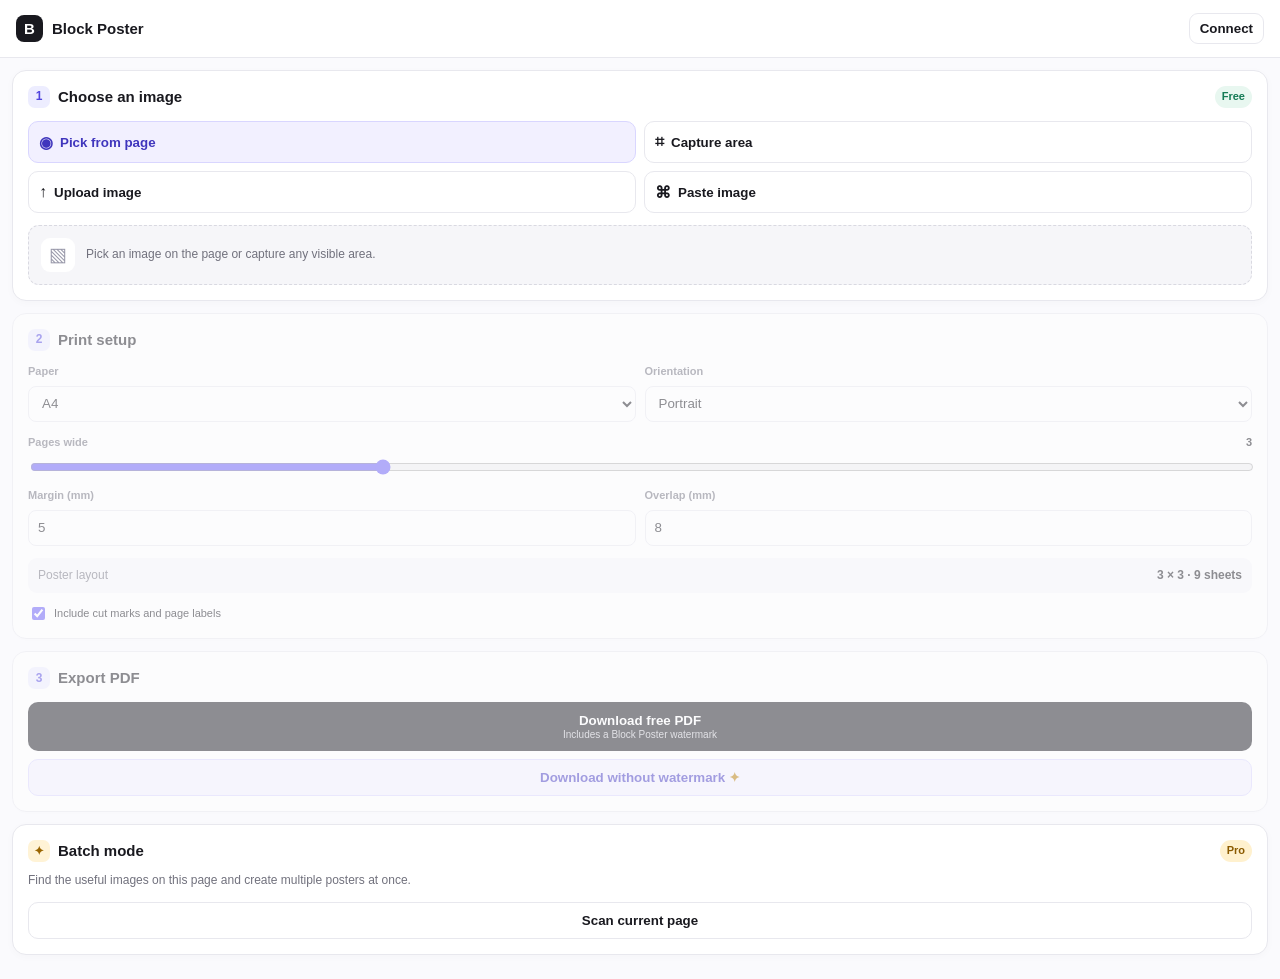
==== sidepanel.html @ 2d01bf02 "Initial Block Poster Chrome extension" ====
<!doctype html>
<html lang="en">
  <head>
    <meta charset="UTF-8" />
    <meta name="viewport" content="width=device-width, initial-scale=1" />
    <title>Block Poster</title>
    <link rel="stylesheet" href="sidepanel.css" />
  </head>
  <body>
    <header class="topbar">
      <div class="brand">
        <span class="brand-mark">B</span><span>Block Poster</span>
      </div>
      <div class="account-area">
        <button id="accountButton" class="account-button" type="button">
          Connect
        </button>
        <div id="accountMenu" class="account-menu hidden">
          <button id="refreshAccountButton" type="button">
            Refresh membership
          </button>
          <button id="disconnectButton" class="danger" type="button">
            Disconnect account
          </button>
        </div>
      </div>
    </header>

    <main>
      <section id="sourceSection" class="section">
        <div class="section-heading">
          <div>
            <span class="step">1</span>
            <h1>Choose an image</h1>
          </div>
          <span class="free-badge">Free</span>
        </div>
        <div class="action-grid">
          <button
            id="pickImageButton"
            class="source-button primary"
            type="button"
          >
            <span>◉</span>Pick from page
          </button>
          <button id="captureButton" class="source-button" type="button">
            <span>⌗</span>Capture area
          </button>
          <button id="uploadButton" class="source-button" type="button">
            <span>↑</span>Upload image
          </button>
          <button id="pasteButton" class="source-button" type="button">
            <span>⌘</span>Paste image
          </button>
        </div>
        <input
          id="fileInput"
          type="file"
          accept="image/png,image/jpeg,image/webp,image/gif"
          hidden
        />

        <div id="emptyState" class="empty-state">
          <div class="empty-icon">▧</div>
          <p>Pick an image on the page or capture any visible area.</p>
        </div>
        <div id="previewCard" class="preview-card hidden">
          <img id="sourcePreview" alt="Selected poster source" />
          <div class="preview-meta">
            <div>
              <strong id="sourceName">Selected image</strong
              ><span id="sourceSize"></span>
            </div>
            <button id="clearButton" type="button" aria-label="Remove image">
              ×
            </button>
          </div>
        </div>
      </section>

      <section id="settingsSection" class="section disabled-section">
        <div class="section-heading">
          <div>
            <span class="step">2</span>
            <h2>Print setup</h2>
          </div>
        </div>
        <div class="field-row">
          <label
            >Paper<select id="paperSelect">
              <option value="a4">A4</option>
              <option value="letter">US Letter</option>
              <option value="a3">A3</option>
              <option value="legal">Legal</option>
              <option value="tabloid">Tabloid</option>
              <option value="a2">A2</option>
            </select></label
          >
          <label
            >Orientation<select id="orientationSelect">
              <option value="portrait">Portrait</option>
              <option value="landscape">Landscape</option>
            </select></label
          >
        </div>
        <label class="range-label"
          ><span>Pages wide <strong id="pagesWideValue">3</strong></span
          ><input id="pagesWideInput" type="range" min="1" max="8" value="3"
        /></label>
        <div class="field-row compact">
          <label
            >Margin (mm)<input
              id="marginInput"
              type="number"
              min="0"
              max="30"
              value="5"
          /></label>
          <label
            >Overlap (mm)<input
              id="overlapInput"
              type="number"
              min="0"
              max="30"
              value="8"
          /></label>
        </div>
        <div class="summary">
          <span>Poster layout</span
          ><strong id="layoutSummary">3 × 3 · 9 sheets</strong>
        </div>
        <label class="check-row"
          ><input id="cutMarksInput" type="checkbox" checked /><span
            >Include cut marks and page labels</span
          ></label
        >
      </section>

      <section id="exportSection" class="section disabled-section">
        <div class="section-heading">
          <div>
            <span class="step">3</span>
            <h2>Export PDF</h2>
          </div>
        </div>
        <button id="freeExportButton" class="export-button" type="button">
          Download free PDF<span>Includes a Block Poster watermark</span>
        </button>
        <button id="cleanExportButton" class="clean-button" type="button">
          Download without watermark <span>✦</span>
        </button>
      </section>

      <section class="section batch-section">
        <div class="section-heading">
          <div>
            <span class="step premium">✦</span>
            <h2>Batch mode</h2>
          </div>
          <span class="pro-badge">Pro</span>
        </div>
        <p class="section-copy">
          Find the useful images on this page and create multiple posters at
          once.
        </p>
        <button id="scanButton" class="scan-button" type="button">
          Scan current page
        </button>
        <div id="scanResults" class="scan-results hidden"></div>
      </section>
    </main>

    <div id="toast" class="toast hidden" role="status"></div>
    <script src="sidepanel.js"></script>
  </body>
</html>
---- sidepanel.css ----
:root {
  color-scheme: light;
  --ink: #19191f;
  --muted: #71717d;
  --line: #e8e8ee;
  --paper: #fff;
  --soft: #f6f6f9;
  --accent: #6558f5;
  --accent-dark: #5145df;
  --green: #147b55;
}
* {
  box-sizing: border-box;
}
body {
  margin: 0;
  background: #fafafd;
  color: var(--ink);
  font:
    14px/1.45 Inter,
    -apple-system,
    BlinkMacSystemFont,
    "Segoe UI",
    sans-serif;
}
.topbar {
  position: sticky;
  top: 0;
  z-index: 5;
  display: flex;
  align-items: center;
  justify-content: space-between;
  height: 58px;
  padding: 0 16px;
  background: rgba(255, 255, 255, 0.96);
  border-bottom: 1px solid var(--line);
  backdrop-filter: blur(14px);
}
.brand {
  display: flex;
  align-items: center;
  gap: 9px;
  font-weight: 750;
  font-size: 15px;
}
.brand-mark {
  display: grid;
  place-items: center;
  width: 27px;
  height: 27px;
  border-radius: 8px;
  background: var(--ink);
  color: #fff;
  font-weight: 800;
}
.account-button {
  border: 1px solid var(--line);
  border-radius: 9px;
  background: #fff;
  padding: 7px 10px;
  color: var(--ink);
  font-weight: 650;
  cursor: pointer;
}
.account-area {
  position: relative;
}
.account-menu {
  position: absolute;
  top: calc(100% + 8px);
  right: 0;
  width: 170px;
  padding: 5px;
  border: 1px solid var(--line);
  border-radius: 10px;
  background: #fff;
  box-shadow: 0 12px 30px rgba(20, 20, 30, 0.14);
}
.account-menu button {
  width: 100%;
  padding: 8px 9px;
  border: 0;
  border-radius: 7px;
  background: transparent;
  color: var(--ink);
  font: 600 12px inherit;
  text-align: left;
  cursor: pointer;
}
.account-menu button:hover {
  background: var(--soft);
}
.account-menu button.danger {
  color: #a52c37;
}
main {
  padding: 12px;
}
.section {
  margin-bottom: 12px;
  padding: 15px;
  border: 1px solid var(--line);
  border-radius: 14px;
  background: var(--paper);
  box-shadow: 0 2px 8px rgba(20, 20, 30, 0.025);
}
.section-heading {
  display: flex;
  align-items: center;
  justify-content: space-between;
  margin-bottom: 13px;
}
.section-heading > div {
  display: flex;
  align-items: center;
  gap: 8px;
}
.section-heading h1,
.section-heading h2 {
  margin: 0;
  font-size: 15px;
  line-height: 1.2;
}
.step {
  display: grid;
  place-items: center;
  width: 22px;
  height: 22px;
  border-radius: 7px;
  background: #ededff;
  color: var(--accent-dark);
  font-size: 12px;
  font-weight: 800;
}
.step.premium {
  background: #fff3d6;
  color: #9a6500;
}
.free-badge,
.pro-badge {
  padding: 3px 7px;
  border-radius: 999px;
  font-size: 11px;
  font-weight: 750;
}
.free-badge {
  background: #e8f7f0;
  color: var(--green);
}
.pro-badge {
  background: #fff1ce;
  color: #8b5b00;
}
.action-grid {
  display: grid;
  grid-template-columns: 1fr 1fr;
  gap: 8px;
}
.source-button {
  display: flex;
  align-items: center;
  gap: 7px;
  min-height: 42px;
  padding: 9px 10px;
  border: 1px solid var(--line);
  border-radius: 10px;
  background: #fff;
  color: var(--ink);
  font-weight: 650;
  cursor: pointer;
  text-align: left;
}
.source-button:hover {
  border-color: #c9c5ff;
  background: #faf9ff;
}
.source-button.primary {
  border-color: #d9d6ff;
  background: #f2f0ff;
  color: #4036bd;
}
.source-button span {
  font-size: 16px;
}
.empty-state {
  display: flex;
  align-items: center;
  gap: 11px;
  margin-top: 12px;
  padding: 12px;
  border: 1px dashed #d9d9e1;
  border-radius: 11px;
  background: var(--soft);
  color: var(--muted);
}
.empty-state p {
  margin: 0;
  font-size: 12px;
}
.empty-icon {
  display: grid;
  place-items: center;
  min-width: 34px;
  height: 34px;
  border-radius: 9px;
  background: #fff;
  color: #9999aa;
  font-size: 19px;
}
.preview-card {
  margin-top: 12px;
  overflow: hidden;
  border: 1px solid var(--line);
  border-radius: 11px;
  background: var(--soft);
}
.preview-card img {
  display: block;
  width: 100%;
  max-height: 220px;
  object-fit: contain;
  background: repeating-conic-gradient(#eee 0 25%, #fff 0 50%) 50%/14px 14px;
}
.preview-meta {
  display: flex;
  align-items: center;
  justify-content: space-between;
  padding: 9px 10px;
  background: #fff;
}
.preview-meta > div {
  min-width: 0;
  display: flex;
  flex-direction: column;
}
.preview-meta strong {
  overflow: hidden;
  text-overflow: ellipsis;
  white-space: nowrap;
  font-size: 12px;
}
.preview-meta span {
  color: var(--muted);
  font-size: 11px;
}
.preview-meta button {
  border: 0;
  background: transparent;
  color: #777;
  font-size: 20px;
  cursor: pointer;
}
.field-row {
  display: grid;
  grid-template-columns: 1fr 1fr;
  gap: 9px;
}
.field-row.compact {
  margin-top: 11px;
}
label {
  display: flex;
  flex-direction: column;
  gap: 6px;
  color: var(--muted);
  font-size: 11px;
  font-weight: 650;
}
select,
input[type="number"] {
  width: 100%;
  height: 36px;
  padding: 0 9px;
  border: 1px solid var(--line);
  border-radius: 8px;
  background: #fff;
  color: var(--ink);
  font: 600 12px inherit;
}
.range-label {
  margin-top: 13px;
}
.range-label > span {
  display: flex;
  justify-content: space-between;
}
.range-label strong {
  color: var(--ink);
}
input[type="range"] {
  width: 100%;
  accent-color: var(--accent);
}
.summary {
  display: flex;
  justify-content: space-between;
  margin-top: 12px;
  padding: 9px 10px;
  border-radius: 9px;
  background: var(--soft);
  color: var(--muted);
  font-size: 12px;
}
.summary strong {
  color: var(--ink);
}
.check-row {
  flex-direction: row;
  align-items: center;
  margin-top: 11px;
  color: var(--ink);
  font-weight: 500;
}
.check-row input {
  accent-color: var(--accent);
}
.export-button,
.clean-button,
.scan-button {
  width: 100%;
  border-radius: 10px;
  cursor: pointer;
  font-weight: 750;
}
.export-button {
  display: flex;
  flex-direction: column;
  align-items: center;
  gap: 1px;
  padding: 11px;
  border: 0;
  background: var(--ink);
  color: #fff;
}
.export-button span {
  color: #c9c9d0;
  font-size: 10px;
  font-weight: 500;
}
.clean-button {
  margin-top: 8px;
  padding: 10px;
  border: 1px solid #d9d6ff;
  background: #f3f1ff;
  color: #4439c2;
}
.clean-button span {
  color: #b77a00;
}
.section-copy {
  margin: -3px 0 12px;
  color: var(--muted);
  font-size: 12px;
}
.scan-button {
  padding: 10px;
  border: 1px solid var(--line);
  background: #fff;
  color: var(--ink);
}
.disabled-section {
  opacity: 0.48;
  pointer-events: none;
}
.scan-results {
  display: grid;
  grid-template-columns: repeat(3, 1fr);
  gap: 7px;
  margin-top: 10px;
}
.scan-item {
  position: relative;
  aspect-ratio: 1;
  border: 2px solid transparent;
  border-radius: 8px;
  overflow: hidden;
  background: var(--soft);
  cursor: pointer;
}
.scan-item.selected {
  border-color: var(--accent);
}
.scan-item img {
  width: 100%;
  height: 100%;
  object-fit: cover;
}
.scan-item input {
  position: absolute;
  top: 5px;
  left: 5px;
  accent-color: var(--accent);
}
.scan-actions {
  grid-column: 1/-1;
  display: flex;
  gap: 7px;
}
.scan-actions button {
  flex: 1;
  padding: 8px;
  border: 1px solid var(--line);
  border-radius: 8px;
  background: #fff;
  font-weight: 700;
  cursor: pointer;
}
.hidden {
  display: none !important;
}
.toast {
  position: fixed;
  z-index: 20;
  right: 14px;
  bottom: 14px;
  left: 14px;
  padding: 11px 13px;
  border-radius: 10px;
  background: #202026;
  color: #fff;
  box-shadow: 0 12px 32px rgba(0, 0, 0, 0.25);
  font-size: 12px;
}
.toast.error {
  background: #9d2c36;
}
button:disabled {
  cursor: not-allowed;
  opacity: 0.55;
}
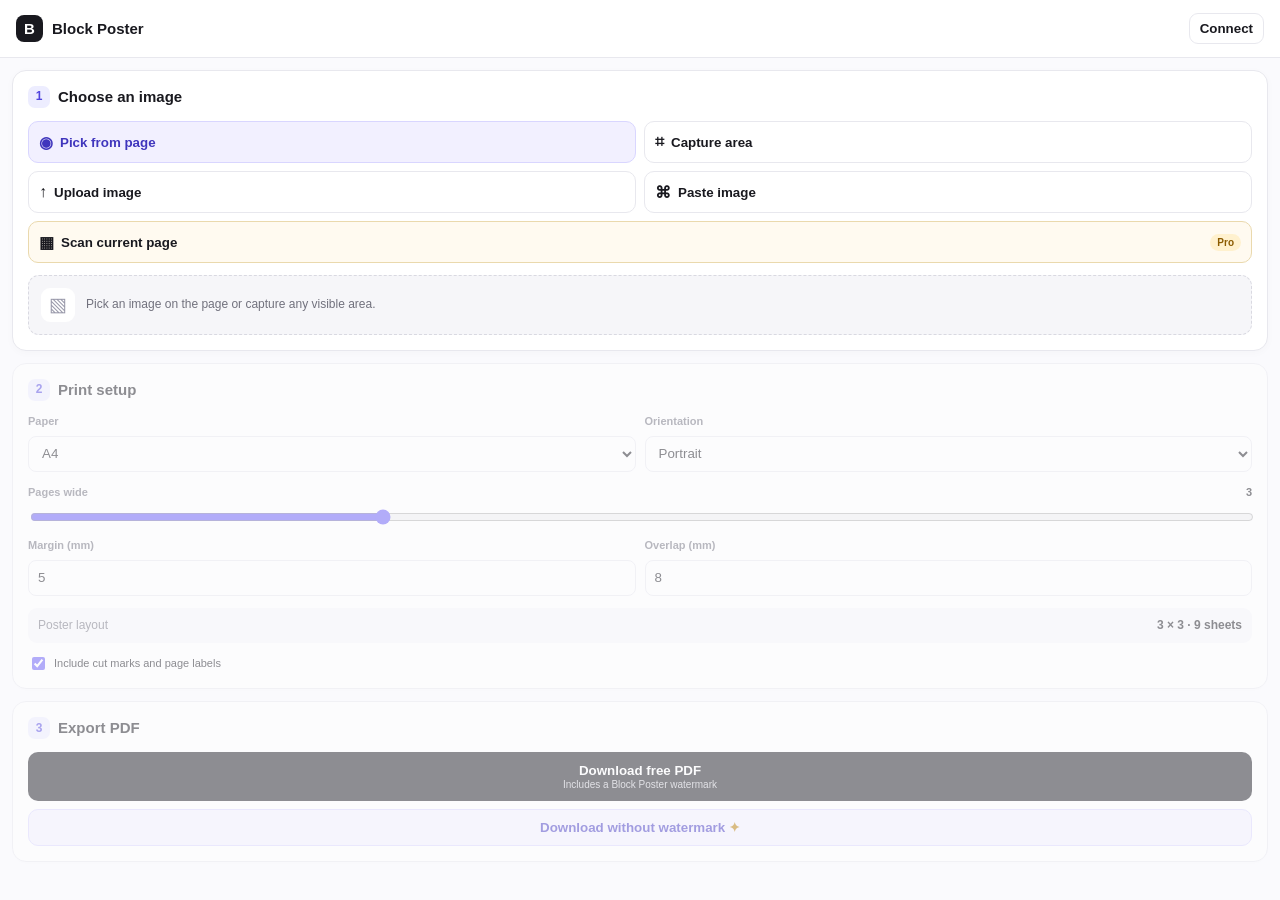
==== commit 1b101634: "Move page scan into image sources" ====
--- a/sidepanel.html
+++ b/sidepanel.html
@@ -33,7 +33,6 @@
             <span class="step">1</span>
             <h1>Choose an image</h1>
           </div>
-          <span class="free-badge">Free</span>
         </div>
         <div class="action-grid">
           <button
@@ -51,6 +50,13 @@
           </button>
           <button id="pasteButton" class="source-button" type="button">
             <span>⌘</span>Paste image
+          </button>
+          <button
+            id="scanButton"
+            class="source-button scan-source-button"
+            type="button"
+          >
+            <span>▦</span>Scan current page<span class="pro-badge">Pro</span>
           </button>
         </div>
         <input
@@ -76,6 +82,7 @@
             </button>
           </div>
         </div>
+        <div id="scanResults" class="scan-results hidden"></div>
       </section>
 
       <section id="settingsSection" class="section disabled-section">
@@ -151,23 +158,6 @@
         </button>
       </section>
 
-      <section class="section batch-section">
-        <div class="section-heading">
-          <div>
-            <span class="step premium">✦</span>
-            <h2>Batch mode</h2>
-          </div>
-          <span class="pro-badge">Pro</span>
-        </div>
-        <p class="section-copy">
-          Find the useful images on this page and create multiple posters at
-          once.
-        </p>
-        <button id="scanButton" class="scan-button" type="button">
-          Scan current page
-        </button>
-        <div id="scanResults" class="scan-results hidden"></div>
-      </section>
     </main>
 
     <div id="toast" class="toast hidden" role="status"></div>
--- a/sidepanel.css
+++ b/sidepanel.css
@@ -136,17 +136,12 @@
   background: #fff3d6;
   color: #9a6500;
 }
-.free-badge,
 .pro-badge {
   padding: 3px 7px;
   border-radius: 999px;
   font-size: 11px;
   font-weight: 750;
 }
-.free-badge {
-  background: #e8f7f0;
-  color: var(--green);
-}
 .pro-badge {
   background: #fff1ce;
   color: #8b5b00;
@@ -179,8 +174,17 @@
   background: #f2f0ff;
   color: #4036bd;
 }
-.source-button span {
+.source-button > span:first-child {
   font-size: 16px;
+}
+.source-button.scan-source-button {
+  grid-column: 1 / -1;
+  border-color: #ead9ad;
+  background: #fffaf0;
+}
+.source-button .pro-badge {
+  margin-left: auto;
+  font-size: 10px;
 }
 .empty-state {
   display: flex;
@@ -315,8 +319,7 @@
   accent-color: var(--accent);
 }
 .export-button,
-.clean-button,
-.scan-button {
+.clean-button {
   width: 100%;
   border-radius: 10px;
   cursor: pointer;
@@ -351,12 +354,6 @@
   margin: -3px 0 12px;
   color: var(--muted);
   font-size: 12px;
-}
-.scan-button {
-  padding: 10px;
-  border: 1px solid var(--line);
-  background: #fff;
-  color: var(--ink);
 }
 .disabled-section {
   opacity: 0.48;
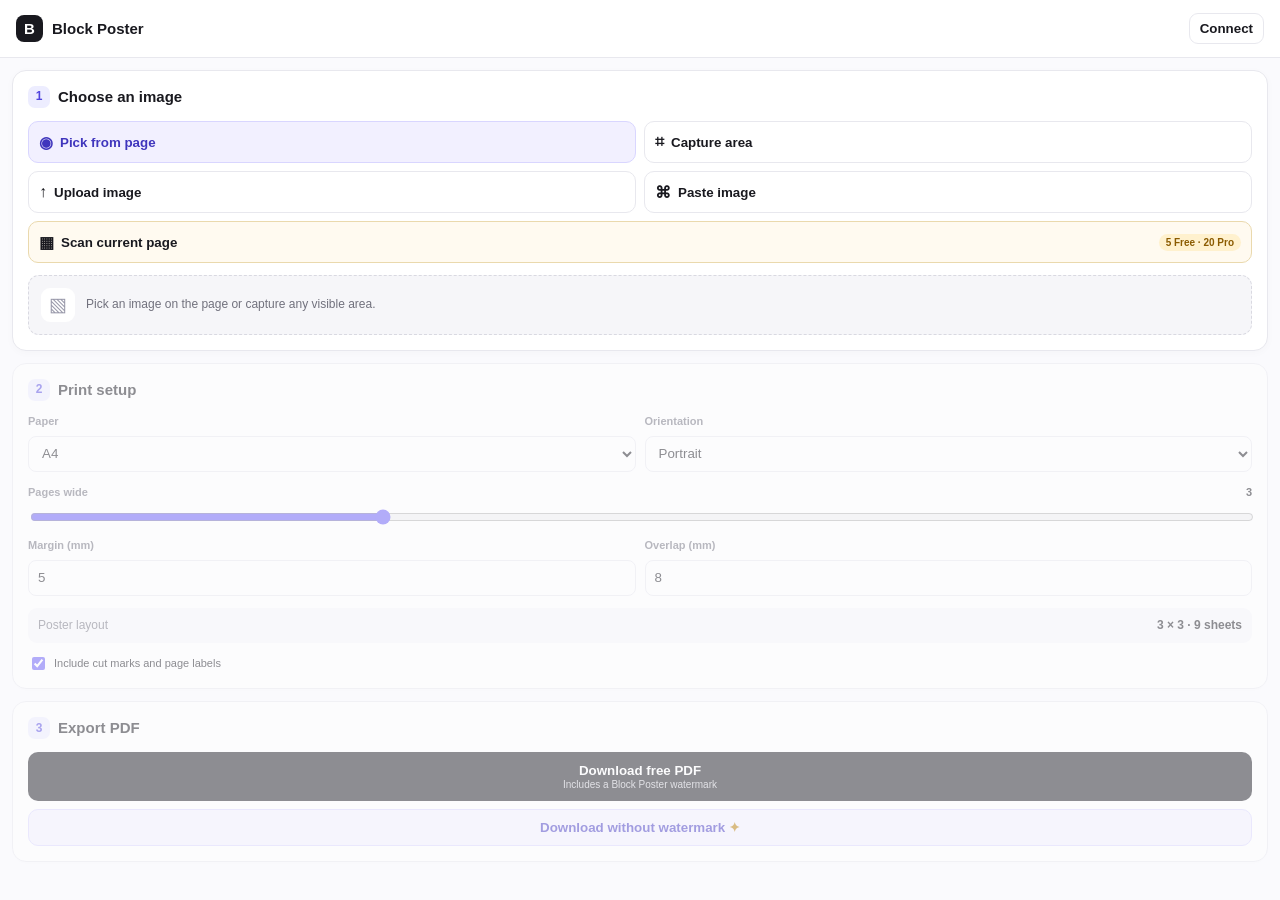
==== commit 1ca1262b: "Add free five-image batch exports" ====
--- a/sidepanel.html
+++ b/sidepanel.html
@@ -56,7 +56,9 @@
             class="source-button scan-source-button"
             type="button"
           >
-            <span>▦</span>Scan current page<span class="pro-badge">Pro</span>
+            <span>▦</span>Scan current page<span class="pro-badge"
+              >5 Free · 20 Pro</span
+            >
           </button>
         </div>
         <input
--- a/sidepanel.css
+++ b/sidepanel.css
@@ -392,6 +392,12 @@
   grid-column: 1/-1;
   display: flex;
   gap: 7px;
+}
+.scan-batch-help {
+  grid-column: 1/-1;
+  margin: 2px 0 0;
+  color: var(--muted);
+  font-size: 11px;
 }
 .scan-actions button {
   flex: 1;
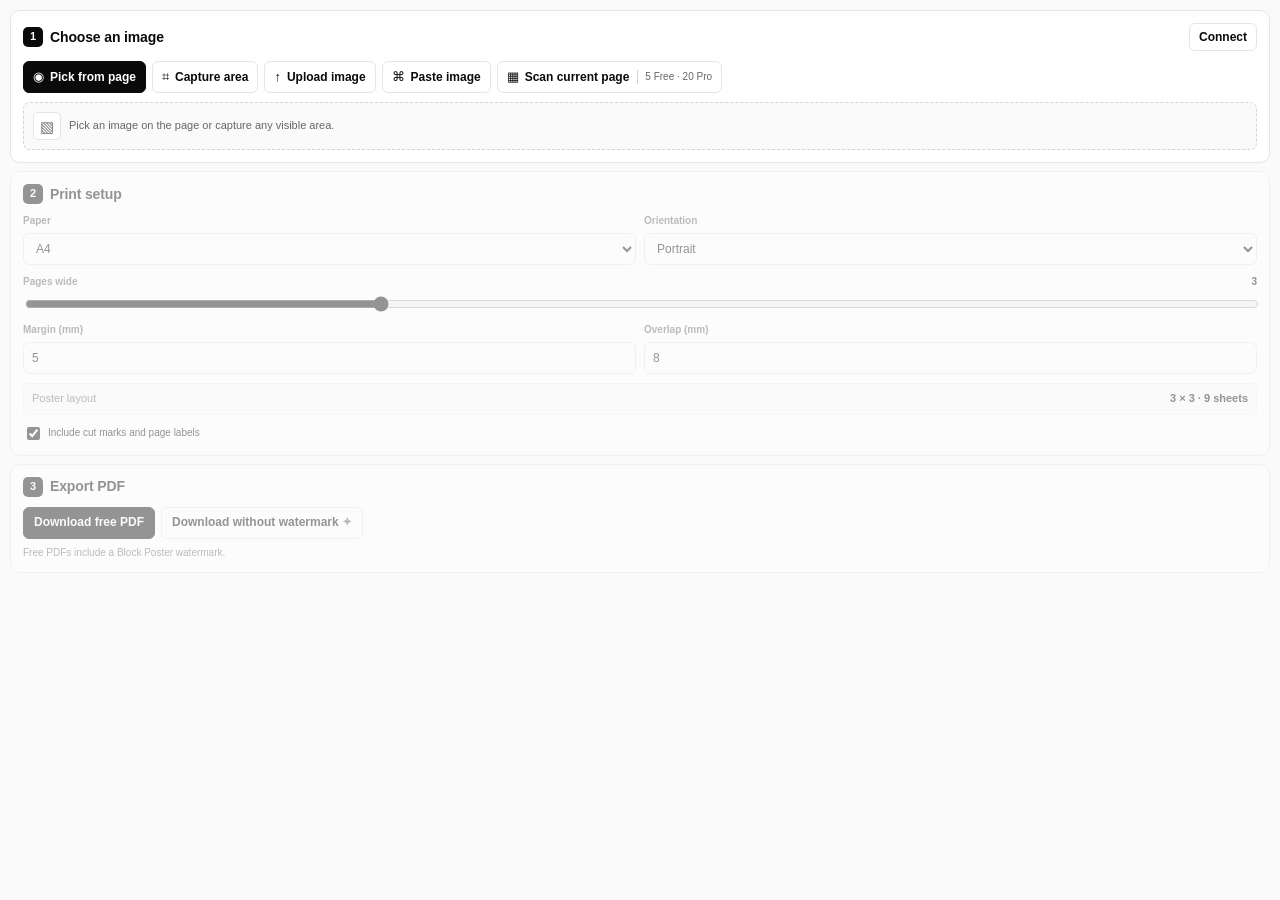
==== commit 8cf767f2: "Redesign side panel with compact monochrome UI" ====
--- a/sidepanel.html
+++ b/sidepanel.html
@@ -7,31 +7,25 @@
     <link rel="stylesheet" href="sidepanel.css" />
   </head>
   <body>
-    <header class="topbar">
-      <div class="brand">
-        <span class="brand-mark">B</span><span>Block Poster</span>
-      </div>
-      <div class="account-area">
-        <button id="accountButton" class="account-button" type="button">
-          Connect
-        </button>
-        <div id="accountMenu" class="account-menu hidden">
-          <button id="refreshAccountButton" type="button">
-            Refresh membership
-          </button>
-          <button id="disconnectButton" class="danger" type="button">
-            Disconnect account
-          </button>
-        </div>
-      </div>
-    </header>
-
     <main>
       <section id="sourceSection" class="section">
         <div class="section-heading">
-          <div>
+          <div class="section-title">
             <span class="step">1</span>
             <h1>Choose an image</h1>
+          </div>
+          <div class="account-area">
+            <button id="accountButton" class="account-button" type="button">
+              Connect
+            </button>
+            <div id="accountMenu" class="account-menu hidden">
+              <button id="refreshAccountButton" type="button">
+                Refresh membership
+              </button>
+              <button id="disconnectButton" class="danger" type="button">
+                Disconnect account
+              </button>
+            </div>
           </div>
         </div>
         <div class="action-grid">
@@ -89,7 +83,7 @@
 
       <section id="settingsSection" class="section disabled-section">
         <div class="section-heading">
-          <div>
+          <div class="section-title">
             <span class="step">2</span>
             <h2>Print setup</h2>
           </div>
@@ -147,17 +141,20 @@
 
       <section id="exportSection" class="section disabled-section">
         <div class="section-heading">
-          <div>
+          <div class="section-title">
             <span class="step">3</span>
             <h2>Export PDF</h2>
           </div>
         </div>
-        <button id="freeExportButton" class="export-button" type="button">
-          Download free PDF<span>Includes a Block Poster watermark</span>
-        </button>
-        <button id="cleanExportButton" class="clean-button" type="button">
-          Download without watermark <span>✦</span>
-        </button>
+        <div class="export-actions">
+          <button id="freeExportButton" class="export-button" type="button">
+            Download free PDF
+          </button>
+          <button id="cleanExportButton" class="clean-button" type="button">
+            Download without watermark <span>✦</span>
+          </button>
+        </div>
+        <p class="export-note">Free PDFs include a Block Poster watermark.</p>
       </section>
 
     </main>
--- a/sidepanel.css
+++ b/sidepanel.css
@@ -1,433 +1,515 @@
 :root {
   color-scheme: light;
-  --ink: #19191f;
-  --muted: #71717d;
-  --line: #e8e8ee;
+  --ink: #0a0a0a;
+  --muted: #666;
+  --line: #e5e5e5;
   --paper: #fff;
-  --soft: #f6f6f9;
-  --accent: #6558f5;
-  --accent-dark: #5145df;
-  --green: #147b55;
-}
+  --soft: #fafafa;
+  --accent: #0a0a0a;
+}
+
 * {
   box-sizing: border-box;
 }
+
 body {
   margin: 0;
-  background: #fafafd;
+  background: #fafafa;
   color: var(--ink);
   font:
-    14px/1.45 Inter,
+    13px/1.4 Inter,
+    ui-sans-serif,
     -apple-system,
     BlinkMacSystemFont,
     "Segoe UI",
     sans-serif;
 }
-.topbar {
-  position: sticky;
-  top: 0;
-  z-index: 5;
+
+button,
+select,
+input {
+  font: inherit;
+}
+
+main {
+  padding: 10px;
+}
+
+.section {
+  margin-bottom: 8px;
+  padding: 12px;
+  border: 1px solid var(--line);
+  border-radius: 10px;
+  background: var(--paper);
+}
+
+.section-heading {
   display: flex;
   align-items: center;
   justify-content: space-between;
-  height: 58px;
-  padding: 0 16px;
-  background: rgba(255, 255, 255, 0.96);
-  border-bottom: 1px solid var(--line);
-  backdrop-filter: blur(14px);
-}
-.brand {
+  gap: 10px;
+  margin-bottom: 10px;
+}
+
+.section-title {
   display: flex;
   align-items: center;
-  gap: 9px;
-  font-weight: 750;
-  font-size: 15px;
-}
-.brand-mark {
-  display: grid;
-  place-items: center;
-  width: 27px;
-  height: 27px;
-  border-radius: 8px;
-  background: var(--ink);
-  color: #fff;
-  font-weight: 800;
-}
-.account-button {
-  border: 1px solid var(--line);
-  border-radius: 9px;
-  background: #fff;
-  padding: 7px 10px;
-  color: var(--ink);
-  font-weight: 650;
-  cursor: pointer;
-}
-.account-area {
-  position: relative;
-}
-.account-menu {
-  position: absolute;
-  top: calc(100% + 8px);
-  right: 0;
-  width: 170px;
-  padding: 5px;
-  border: 1px solid var(--line);
-  border-radius: 10px;
-  background: #fff;
-  box-shadow: 0 12px 30px rgba(20, 20, 30, 0.14);
-}
-.account-menu button {
-  width: 100%;
-  padding: 8px 9px;
-  border: 0;
-  border-radius: 7px;
-  background: transparent;
-  color: var(--ink);
-  font: 600 12px inherit;
-  text-align: left;
-  cursor: pointer;
-}
-.account-menu button:hover {
-  background: var(--soft);
-}
-.account-menu button.danger {
-  color: #a52c37;
-}
-main {
-  padding: 12px;
-}
-.section {
-  margin-bottom: 12px;
-  padding: 15px;
-  border: 1px solid var(--line);
-  border-radius: 14px;
-  background: var(--paper);
-  box-shadow: 0 2px 8px rgba(20, 20, 30, 0.025);
-}
-.section-heading {
-  display: flex;
-  align-items: center;
-  justify-content: space-between;
-  margin-bottom: 13px;
-}
-.section-heading > div {
-  display: flex;
-  align-items: center;
-  gap: 8px;
-}
+  gap: 7px;
+  min-width: 0;
+}
+
 .section-heading h1,
 .section-heading h2 {
   margin: 0;
-  font-size: 15px;
+  font-size: 14px;
+  font-weight: 650;
   line-height: 1.2;
-}
+  letter-spacing: -0.01em;
+}
+
 .step {
   display: grid;
   place-items: center;
-  width: 22px;
-  height: 22px;
+  width: 20px;
+  height: 20px;
+  border-radius: 5px;
+  background: var(--ink);
+  color: #fff;
+  font-size: 11px;
+  font-weight: 700;
+}
+
+.account-area {
+  position: relative;
+  flex: none;
+}
+
+.account-button {
+  height: 28px;
+  padding: 0 9px;
+  border: 1px solid var(--line);
+  border-radius: 6px;
+  background: #fff;
+  color: var(--ink);
+  font-size: 12px;
+  font-weight: 600;
+  cursor: pointer;
+}
+
+.account-button:hover,
+.source-button:hover,
+.scan-actions button:hover,
+.clean-button:hover {
+  border-color: #a3a3a3;
+  background: #f5f5f5;
+}
+
+.account-menu {
+  position: absolute;
+  z-index: 10;
+  top: calc(100% + 6px);
+  right: 0;
+  width: 172px;
+  padding: 4px;
+  border: 1px solid var(--line);
   border-radius: 7px;
-  background: #ededff;
-  color: var(--accent-dark);
+  background: #fff;
+  box-shadow: 0 12px 28px rgba(0, 0, 0, 0.12);
+}
+
+.account-menu button {
+  width: 100%;
+  padding: 7px 8px;
+  border: 0;
+  border-radius: 5px;
+  background: transparent;
+  color: var(--ink);
   font-size: 12px;
-  font-weight: 800;
-}
-.step.premium {
-  background: #fff3d6;
-  color: #9a6500;
-}
-.pro-badge {
-  padding: 3px 7px;
-  border-radius: 999px;
-  font-size: 11px;
-  font-weight: 750;
-}
-.pro-badge {
-  background: #fff1ce;
-  color: #8b5b00;
-}
+  font-weight: 500;
+  text-align: left;
+  cursor: pointer;
+}
+
+.account-menu button:hover {
+  background: #f5f5f5;
+}
+
+.account-menu button.danger {
+  color: #b42318;
+}
+
 .action-grid {
+  display: flex;
+  flex-wrap: wrap;
+  gap: 6px;
+}
+
+.source-button {
+  display: inline-flex;
+  align-items: center;
+  gap: 6px;
+  min-height: 32px;
+  padding: 6px 9px;
+  border: 1px solid var(--line);
+  border-radius: 6px;
+  background: #fff;
+  color: var(--ink);
+  font-size: 12px;
+  font-weight: 550;
+  cursor: pointer;
+  white-space: nowrap;
+}
+
+.source-button.primary {
+  border-color: var(--ink);
+  background: var(--ink);
+  color: #fff;
+}
+
+.source-button.primary:hover {
+  background: #262626;
+}
+
+.source-button > span:first-child {
+  font-size: 13px;
+}
+
+.source-button .pro-badge {
+  margin-left: 2px;
+  padding-left: 7px;
+  border-left: 1px solid #d4d4d4;
+  color: var(--muted);
+  font-size: 10px;
+  font-weight: 500;
+}
+
+.empty-state {
+  display: flex;
+  align-items: center;
+  gap: 8px;
+  margin-top: 9px;
+  padding: 9px;
+  border: 1px dashed #d4d4d4;
+  border-radius: 7px;
+  background: var(--soft);
+  color: var(--muted);
+}
+
+.empty-state p {
+  margin: 0;
+  font-size: 11px;
+}
+
+.empty-icon {
+  display: grid;
+  place-items: center;
+  width: 28px;
+  height: 28px;
+  border: 1px solid var(--line);
+  border-radius: 5px;
+  background: #fff;
+  color: #737373;
+  font-size: 15px;
+}
+
+.preview-card {
+  margin-top: 9px;
+  overflow: hidden;
+  border: 1px solid var(--line);
+  border-radius: 7px;
+  background: var(--soft);
+}
+
+.preview-card img {
+  display: block;
+  width: 100%;
+  max-height: 190px;
+  object-fit: contain;
+  background: repeating-conic-gradient(#eee 0 25%, #fff 0 50%) 50%/14px 14px;
+}
+
+.preview-meta {
+  display: flex;
+  align-items: center;
+  justify-content: space-between;
+  padding: 7px 9px;
+  border-top: 1px solid var(--line);
+  background: #fff;
+}
+
+.preview-meta > div {
+  display: flex;
+  min-width: 0;
+  flex-direction: column;
+}
+
+.preview-meta strong {
+  overflow: hidden;
+  font-size: 11px;
+  text-overflow: ellipsis;
+  white-space: nowrap;
+}
+
+.preview-meta span {
+  color: var(--muted);
+  font-size: 10px;
+}
+
+.preview-meta button {
+  border: 0;
+  background: transparent;
+  color: #737373;
+  font-size: 18px;
+  cursor: pointer;
+}
+
+.field-row {
   display: grid;
   grid-template-columns: 1fr 1fr;
   gap: 8px;
 }
-.source-button {
-  display: flex;
-  align-items: center;
-  gap: 7px;
-  min-height: 42px;
-  padding: 9px 10px;
-  border: 1px solid var(--line);
-  border-radius: 10px;
-  background: #fff;
-  color: var(--ink);
-  font-weight: 650;
-  cursor: pointer;
-  text-align: left;
-}
-.source-button:hover {
-  border-color: #c9c5ff;
-  background: #faf9ff;
-}
-.source-button.primary {
-  border-color: #d9d6ff;
-  background: #f2f0ff;
-  color: #4036bd;
-}
-.source-button > span:first-child {
-  font-size: 16px;
-}
-.source-button.scan-source-button {
-  grid-column: 1 / -1;
-  border-color: #ead9ad;
-  background: #fffaf0;
-}
-.source-button .pro-badge {
-  margin-left: auto;
+
+.field-row.compact {
+  margin-top: 9px;
+}
+
+label {
+  display: flex;
+  flex-direction: column;
+  gap: 5px;
+  color: var(--muted);
   font-size: 10px;
-}
-.empty-state {
-  display: flex;
-  align-items: center;
-  gap: 11px;
-  margin-top: 12px;
-  padding: 12px;
-  border: 1px dashed #d9d9e1;
-  border-radius: 11px;
-  background: var(--soft);
-  color: var(--muted);
-}
-.empty-state p {
-  margin: 0;
-  font-size: 12px;
-}
-.empty-icon {
-  display: grid;
-  place-items: center;
-  min-width: 34px;
-  height: 34px;
-  border-radius: 9px;
-  background: #fff;
-  color: #9999aa;
-  font-size: 19px;
-}
-.preview-card {
-  margin-top: 12px;
-  overflow: hidden;
-  border: 1px solid var(--line);
-  border-radius: 11px;
-  background: var(--soft);
-}
-.preview-card img {
-  display: block;
-  width: 100%;
-  max-height: 220px;
-  object-fit: contain;
-  background: repeating-conic-gradient(#eee 0 25%, #fff 0 50%) 50%/14px 14px;
-}
-.preview-meta {
-  display: flex;
-  align-items: center;
-  justify-content: space-between;
-  padding: 9px 10px;
-  background: #fff;
-}
-.preview-meta > div {
-  min-width: 0;
-  display: flex;
-  flex-direction: column;
-}
-.preview-meta strong {
-  overflow: hidden;
-  text-overflow: ellipsis;
-  white-space: nowrap;
-  font-size: 12px;
-}
-.preview-meta span {
-  color: var(--muted);
-  font-size: 11px;
-}
-.preview-meta button {
-  border: 0;
-  background: transparent;
-  color: #777;
-  font-size: 20px;
-  cursor: pointer;
-}
-.field-row {
-  display: grid;
-  grid-template-columns: 1fr 1fr;
-  gap: 9px;
-}
-.field-row.compact {
-  margin-top: 11px;
-}
-label {
-  display: flex;
-  flex-direction: column;
-  gap: 6px;
-  color: var(--muted);
-  font-size: 11px;
-  font-weight: 650;
-}
+  font-weight: 550;
+}
+
 select,
 input[type="number"] {
   width: 100%;
-  height: 36px;
-  padding: 0 9px;
-  border: 1px solid var(--line);
-  border-radius: 8px;
-  background: #fff;
-  color: var(--ink);
-  font: 600 12px inherit;
-}
+  height: 32px;
+  padding: 0 8px;
+  border: 1px solid var(--line);
+  border-radius: 6px;
+  background: #fff;
+  color: var(--ink);
+  font-size: 12px;
+  font-weight: 500;
+}
+
+select:focus,
+input:focus {
+  outline: 2px solid #d4d4d4;
+  outline-offset: 1px;
+}
+
 .range-label {
-  margin-top: 13px;
-}
+  margin-top: 10px;
+}
+
 .range-label > span {
   display: flex;
   justify-content: space-between;
 }
+
 .range-label strong {
   color: var(--ink);
 }
+
 input[type="range"] {
   width: 100%;
   accent-color: var(--accent);
 }
+
 .summary {
   display: flex;
   justify-content: space-between;
-  margin-top: 12px;
-  padding: 9px 10px;
-  border-radius: 9px;
+  gap: 10px;
+  margin-top: 9px;
+  padding: 7px 8px;
+  border: 1px solid #ededed;
+  border-radius: 6px;
   background: var(--soft);
   color: var(--muted);
-  font-size: 12px;
-}
+  font-size: 11px;
+}
+
 .summary strong {
   color: var(--ink);
-}
+  text-align: right;
+}
+
 .check-row {
   flex-direction: row;
   align-items: center;
-  margin-top: 11px;
-  color: var(--ink);
-  font-weight: 500;
-}
-.check-row input {
+  margin-top: 9px;
+  color: var(--ink);
+  font-weight: 450;
+}
+
+.check-row input,
+.scan-item input {
   accent-color: var(--accent);
 }
+
+.export-actions {
+  display: flex;
+  flex-wrap: wrap;
+  gap: 6px;
+}
+
 .export-button,
 .clean-button {
-  width: 100%;
-  border-radius: 10px;
-  cursor: pointer;
-  font-weight: 750;
-}
+  width: auto;
+  min-height: 32px;
+  padding: 6px 10px;
+  border-radius: 6px;
+  font-size: 12px;
+  font-weight: 600;
+  cursor: pointer;
+}
+
 .export-button {
-  display: flex;
-  flex-direction: column;
-  align-items: center;
-  gap: 1px;
-  padding: 11px;
-  border: 0;
+  border: 1px solid var(--ink);
   background: var(--ink);
   color: #fff;
 }
-.export-button span {
-  color: #c9c9d0;
+
+.export-button:hover {
+  background: #262626;
+}
+
+.clean-button {
+  border: 1px solid var(--line);
+  background: #fff;
+  color: var(--ink);
+}
+
+.clean-button span {
+  color: var(--muted);
+}
+
+.export-note {
+  margin: 7px 0 0;
+  color: var(--muted);
   font-size: 10px;
-  font-weight: 500;
-}
-.clean-button {
-  margin-top: 8px;
-  padding: 10px;
-  border: 1px solid #d9d6ff;
-  background: #f3f1ff;
-  color: #4439c2;
-}
-.clean-button span {
-  color: #b77a00;
-}
+}
+
 .section-copy {
-  margin: -3px 0 12px;
-  color: var(--muted);
-  font-size: 12px;
-}
+  margin: -2px 0 9px;
+  color: var(--muted);
+  font-size: 11px;
+}
+
 .disabled-section {
-  opacity: 0.48;
+  opacity: 0.42;
   pointer-events: none;
 }
+
 .scan-results {
   display: grid;
-  grid-template-columns: repeat(3, 1fr);
-  gap: 7px;
-  margin-top: 10px;
-}
+  grid-template-columns: repeat(4, minmax(0, 1fr));
+  gap: 6px;
+  margin-top: 9px;
+}
+
 .scan-item {
   position: relative;
+  overflow: hidden;
   aspect-ratio: 1;
-  border: 2px solid transparent;
-  border-radius: 8px;
-  overflow: hidden;
+  border: 1px solid var(--line);
+  border-radius: 6px;
   background: var(--soft);
   cursor: pointer;
 }
+
 .scan-item.selected {
-  border-color: var(--accent);
-}
+  border-color: var(--ink);
+  box-shadow: inset 0 0 0 1px var(--ink);
+}
+
 .scan-item img {
   width: 100%;
   height: 100%;
   object-fit: cover;
 }
+
 .scan-item input {
   position: absolute;
   top: 5px;
   left: 5px;
-  accent-color: var(--accent);
-}
+}
+
+.scan-batch-help {
+  grid-column: 1/-1;
+  margin: 1px 0 0;
+  color: var(--muted);
+  font-size: 10px;
+}
+
 .scan-actions {
   grid-column: 1/-1;
   display: flex;
-  gap: 7px;
-}
-.scan-batch-help {
-  grid-column: 1/-1;
-  margin: 2px 0 0;
-  color: var(--muted);
-  font-size: 11px;
-}
+  flex-wrap: wrap;
+  justify-content: flex-end;
+  gap: 6px;
+}
+
 .scan-actions button {
-  flex: 1;
-  padding: 8px;
-  border: 1px solid var(--line);
-  border-radius: 8px;
-  background: #fff;
-  font-weight: 700;
-  cursor: pointer;
-}
+  min-height: 30px;
+  padding: 5px 9px;
+  border: 1px solid var(--line);
+  border-radius: 6px;
+  background: #fff;
+  color: var(--ink);
+  font-size: 11px;
+  font-weight: 550;
+  cursor: pointer;
+}
+
+.scan-actions button:last-child {
+  border-color: var(--ink);
+  background: var(--ink);
+  color: #fff;
+}
+
+.scan-actions button:last-child:hover {
+  background: #262626;
+}
+
 .hidden {
   display: none !important;
 }
+
 .toast {
   position: fixed;
   z-index: 20;
-  right: 14px;
-  bottom: 14px;
-  left: 14px;
-  padding: 11px 13px;
-  border-radius: 10px;
-  background: #202026;
+  right: 10px;
+  bottom: 10px;
+  left: 10px;
+  padding: 9px 10px;
+  border: 1px solid #262626;
+  border-radius: 7px;
+  background: #171717;
   color: #fff;
-  box-shadow: 0 12px 32px rgba(0, 0, 0, 0.25);
-  font-size: 12px;
-}
+  box-shadow: 0 8px 24px rgba(0, 0, 0, 0.18);
+  font-size: 11px;
+}
+
 .toast.error {
-  background: #9d2c36;
-}
+  border-color: #7f1d1d;
+  background: #991b1b;
+}
+
 button:disabled {
   cursor: not-allowed;
-  opacity: 0.55;
-}
+  opacity: 0.45;
+}
+
+@media (max-width: 390px) {
+  .scan-results {
+    grid-template-columns: repeat(3, minmax(0, 1fr));
+  }
+
+  .field-row {
+    grid-template-columns: 1fr;
+  }
+}
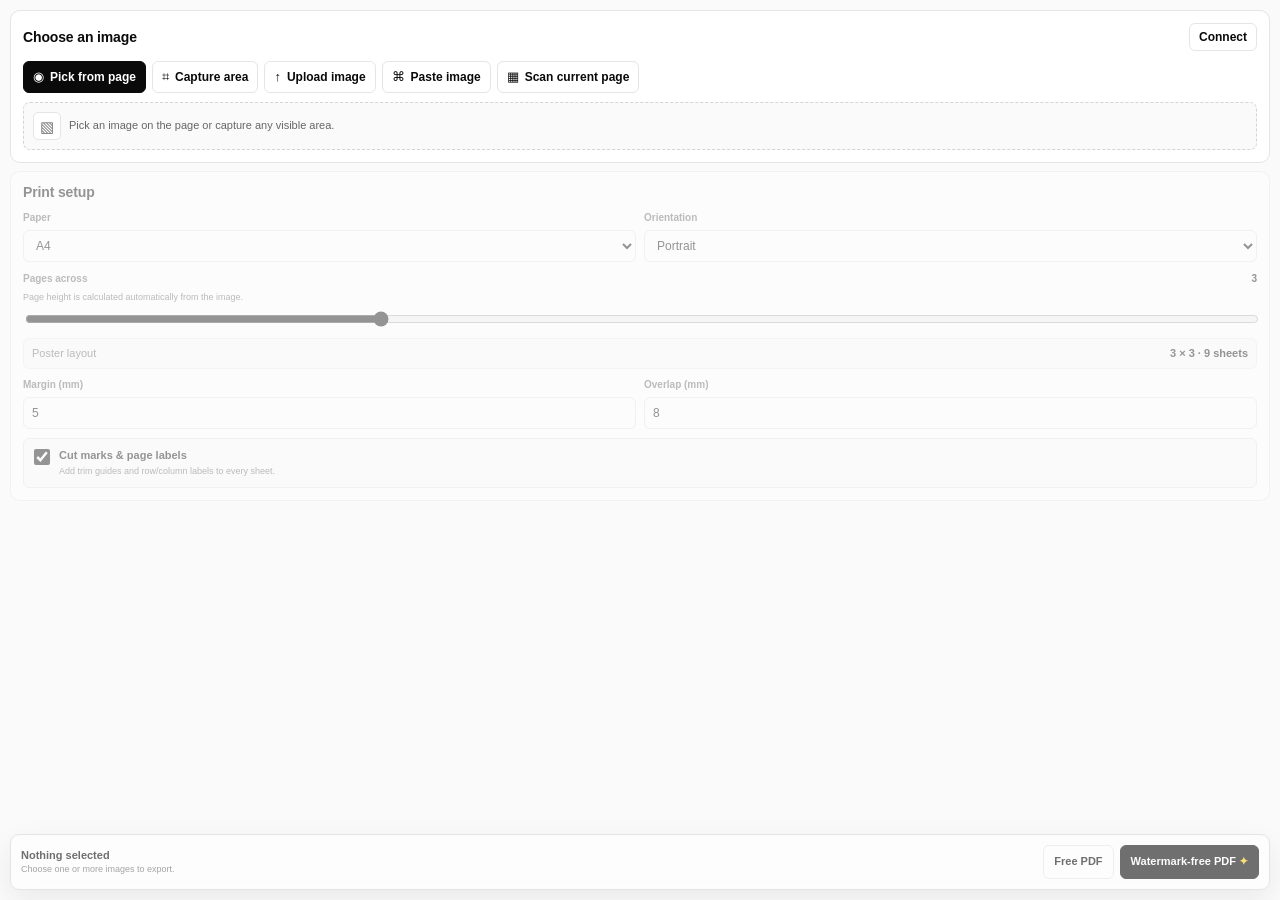
==== commit d6d0a79a: "Prepare Chrome extension v0.1.0" ====
--- a/sidepanel.html
+++ b/sidepanel.html
@@ -11,7 +11,6 @@
       <section id="sourceSection" class="section">
         <div class="section-heading">
           <div class="section-title">
-            <span class="step">1</span>
             <h1>Choose an image</h1>
           </div>
           <div class="account-area">
@@ -50,9 +49,7 @@
             class="source-button scan-source-button"
             type="button"
           >
-            <span>▦</span>Scan current page<span class="pro-badge"
-              >5 Free · 20 Pro</span
-            >
+            <span>▦</span>Scan current page
           </button>
         </div>
         <input
@@ -84,7 +81,6 @@
       <section id="settingsSection" class="section disabled-section">
         <div class="section-heading">
           <div class="section-title">
-            <span class="step">2</span>
             <h2>Print setup</h2>
           </div>
         </div>
@@ -106,10 +102,15 @@
             </select></label
           >
         </div>
-        <label class="range-label"
-          ><span>Pages wide <strong id="pagesWideValue">3</strong></span
-          ><input id="pagesWideInput" type="range" min="1" max="8" value="3"
-        /></label>
+        <label class="range-label">
+          <span>Pages across <strong id="pagesWideValue">3</strong></span>
+          <small>Page height is calculated automatically from the image.</small>
+          <input id="pagesWideInput" type="range" min="1" max="8" value="3" />
+        </label>
+        <div class="summary">
+          <span>Poster layout</span
+          ><strong id="layoutSummary">3 × 3 · 9 sheets</strong>
+        </div>
         <div class="field-row compact">
           <label
             >Margin (mm)<input
@@ -128,36 +129,55 @@
               value="8"
           /></label>
         </div>
-        <div class="summary">
-          <span>Poster layout</span
-          ><strong id="layoutSummary">3 × 3 · 9 sheets</strong>
-        </div>
-        <label class="check-row"
-          ><input id="cutMarksInput" type="checkbox" checked /><span
-            >Include cut marks and page labels</span
-          ></label
-        >
-      </section>
-
-      <section id="exportSection" class="section disabled-section">
-        <div class="section-heading">
-          <div class="section-title">
-            <span class="step">3</span>
-            <h2>Export PDF</h2>
-          </div>
-        </div>
-        <div class="export-actions">
-          <button id="freeExportButton" class="export-button" type="button">
-            Download free PDF
-          </button>
-          <button id="cleanExportButton" class="clean-button" type="button">
-            Download without watermark <span>✦</span>
-          </button>
-        </div>
-        <p class="export-note">Free PDFs include a Block Poster watermark.</p>
+        <label class="check-row">
+          <input id="cutMarksInput" type="checkbox" checked />
+          <span>
+            <strong>Cut marks &amp; page labels</strong>
+            <small>Add trim guides and row/column labels to every sheet.</small>
+          </span>
+        </label>
       </section>
 
     </main>
+
+    <footer id="actionBar" class="action-bar disabled-action-bar">
+      <div class="action-bar-copy">
+        <strong id="actionBarTitle">Nothing selected</strong>
+        <span id="actionBarNote">Choose one or more images to export.</span>
+      </div>
+      <div class="action-bar-buttons">
+        <button id="freeExportButton" class="free-action" type="button">
+          Free PDF
+        </button>
+        <button id="cleanExportButton" class="clean-action" type="button">
+          Watermark-free PDF <span>✦</span>
+        </button>
+      </div>
+    </footer>
+
+    <div id="paywallDialog" class="paywall-backdrop hidden">
+      <section class="paywall-card" role="dialog" aria-modal="true">
+        <button
+          id="paywallCloseButton"
+          class="paywall-close"
+          type="button"
+          aria-label="Close"
+        >
+          ×
+        </button>
+        <span class="paywall-kicker">Block Poster Pro</span>
+        <h2 id="paywallTitle">Remove watermarks</h2>
+        <p id="paywallCopy"></p>
+        <div class="paywall-actions">
+          <button id="paywallSecondaryButton" type="button">
+            View pricing
+          </button>
+          <button id="paywallPrimaryButton" type="button">
+            Connect account
+          </button>
+        </div>
+      </section>
+    </div>
 
     <div id="toast" class="toast hidden" role="status"></div>
     <script src="sidepanel.js"></script>
--- a/sidepanel.css
+++ b/sidepanel.css
@@ -32,7 +32,7 @@
 }
 
 main {
-  padding: 10px;
+  padding: 10px 10px 108px;
 }
 
 .section {
@@ -67,18 +67,6 @@
   letter-spacing: -0.01em;
 }
 
-.step {
-  display: grid;
-  place-items: center;
-  width: 20px;
-  height: 20px;
-  border-radius: 5px;
-  background: var(--ink);
-  color: #fff;
-  font-size: 11px;
-  font-weight: 700;
-}
-
 .account-area {
   position: relative;
   flex: none;
@@ -98,8 +86,7 @@
 
 .account-button:hover,
 .source-button:hover,
-.scan-actions button:hover,
-.clean-button:hover {
+.scan-actions button:hover {
   border-color: #a3a3a3;
   background: #f5f5f5;
 }
@@ -174,15 +161,6 @@
   font-size: 13px;
 }
 
-.source-button .pro-badge {
-  margin-left: 2px;
-  padding-left: 7px;
-  border-left: 1px solid #d4d4d4;
-  color: var(--muted);
-  font-size: 10px;
-  font-weight: 500;
-}
-
 .empty-state {
   display: flex;
   align-items: center;
@@ -310,6 +288,12 @@
   justify-content: space-between;
 }
 
+.range-label small {
+  color: var(--muted);
+  font-size: 9px;
+  font-weight: 450;
+}
+
 .range-label strong {
   color: var(--ink);
 }
@@ -339,58 +323,44 @@
 
 .check-row {
   flex-direction: row;
-  align-items: center;
+  align-items: flex-start;
+  gap: 9px;
   margin-top: 9px;
-  color: var(--ink);
+  padding: 9px 10px;
+  border: 1px solid var(--line);
+  border-radius: 6px;
+  background: #fafafa;
+  color: var(--ink);
+  cursor: pointer;
+}
+
+.check-row input {
+  width: 16px;
+  height: 16px;
+  flex: none;
+  margin: 1px 0 0;
+}
+
+.check-row > span {
+  display: flex;
+  flex-direction: column;
+  gap: 2px;
+}
+
+.check-row strong {
+  font-size: 11px;
+  font-weight: 650;
+}
+
+.check-row small {
+  color: var(--muted);
+  font-size: 9px;
   font-weight: 450;
 }
 
 .check-row input,
 .scan-item input {
   accent-color: var(--accent);
-}
-
-.export-actions {
-  display: flex;
-  flex-wrap: wrap;
-  gap: 6px;
-}
-
-.export-button,
-.clean-button {
-  width: auto;
-  min-height: 32px;
-  padding: 6px 10px;
-  border-radius: 6px;
-  font-size: 12px;
-  font-weight: 600;
-  cursor: pointer;
-}
-
-.export-button {
-  border: 1px solid var(--ink);
-  background: var(--ink);
-  color: #fff;
-}
-
-.export-button:hover {
-  background: #262626;
-}
-
-.clean-button {
-  border: 1px solid var(--line);
-  background: #fff;
-  color: var(--ink);
-}
-
-.clean-button span {
-  color: var(--muted);
-}
-
-.export-note {
-  margin: 7px 0 0;
-  color: var(--muted);
-  font-size: 10px;
 }
 
 .section-copy {
@@ -466,13 +436,170 @@
 }
 
 .scan-actions button:last-child {
+  border-color: var(--line);
+  background: #fff;
+  color: var(--ink);
+}
+
+.action-bar {
+  position: fixed;
+  z-index: 15;
+  right: 10px;
+  bottom: 10px;
+  left: 10px;
+  display: flex;
+  align-items: center;
+  justify-content: space-between;
+  gap: 12px;
+  padding: 10px;
+  border: 1px solid #d4d4d4;
+  border-radius: 9px;
+  background: rgba(255, 255, 255, 0.97);
+  box-shadow: 0 10px 30px rgba(0, 0, 0, 0.12);
+  backdrop-filter: blur(12px);
+}
+
+.disabled-action-bar {
+  opacity: 0.58;
+}
+
+.action-bar-copy {
+  display: flex;
+  min-width: 0;
+  flex-direction: column;
+}
+
+.action-bar-copy strong {
+  font-size: 11px;
+  font-weight: 650;
+}
+
+.action-bar-copy span {
+  overflow: hidden;
+  color: var(--muted);
+  font-size: 9px;
+  text-overflow: ellipsis;
+  white-space: nowrap;
+}
+
+.action-bar-buttons {
+  display: flex;
+  flex: none;
+  gap: 6px;
+}
+
+.free-action,
+.clean-action {
+  min-height: 34px;
+  padding: 6px 10px;
+  border-radius: 6px;
+  font-size: 11px;
+  font-weight: 600;
+  cursor: pointer;
+  white-space: nowrap;
+}
+
+.free-action {
+  border: 1px solid var(--line);
+  background: #fff;
+  color: var(--ink);
+}
+
+.clean-action {
+  border: 1px solid var(--ink);
+  background: var(--ink);
+  color: #fff;
+}
+
+.free-action:hover {
+  border-color: #a3a3a3;
+  background: #f5f5f5;
+}
+
+.clean-action:hover {
+  background: #262626;
+}
+
+.clean-action span {
+  color: #facc15;
+}
+
+.paywall-backdrop {
+  position: fixed;
+  z-index: 30;
+  inset: 0;
+  display: grid;
+  place-items: end center;
+  padding: 12px;
+  background: rgba(0, 0, 0, 0.28);
+}
+
+.paywall-card {
+  position: relative;
+  width: 100%;
+  padding: 16px;
+  border: 1px solid #262626;
+  border-radius: 10px;
+  background: #fff;
+  box-shadow: 0 20px 50px rgba(0, 0, 0, 0.22);
+}
+
+.paywall-close {
+  position: absolute;
+  top: 8px;
+  right: 8px;
+  width: 28px;
+  height: 28px;
+  border: 0;
+  background: transparent;
+  color: var(--muted);
+  font-size: 20px;
+  cursor: pointer;
+}
+
+.paywall-kicker {
+  color: var(--muted);
+  font-size: 9px;
+  font-weight: 650;
+  letter-spacing: 0.08em;
+  text-transform: uppercase;
+}
+
+.paywall-card h2 {
+  margin: 5px 28px 4px 0;
+  font-size: 17px;
+  letter-spacing: -0.02em;
+}
+
+.paywall-card p {
+  margin: 0;
+  color: var(--muted);
+  font-size: 11px;
+}
+
+.paywall-actions {
+  display: flex;
+  justify-content: flex-end;
+  gap: 6px;
+  margin-top: 14px;
+}
+
+.paywall-actions button {
+  min-height: 32px;
+  padding: 6px 10px;
+  border: 1px solid var(--line);
+  border-radius: 6px;
+  background: #fff;
+  color: var(--ink);
+  font-size: 11px;
+  font-weight: 600;
+  cursor: pointer;
+}
+
+.paywall-actions button:last-child {
   border-color: var(--ink);
   background: var(--ink);
   color: #fff;
-}
-
-.scan-actions button:last-child:hover {
-  background: #262626;
 }
 
 .hidden {
@@ -483,7 +610,7 @@
   position: fixed;
   z-index: 20;
   right: 10px;
-  bottom: 10px;
+  bottom: 94px;
   left: 10px;
   padding: 9px 10px;
   border: 1px solid #262626;
@@ -505,6 +632,10 @@
 }
 
 @media (max-width: 390px) {
+  main {
+    padding-bottom: 156px;
+  }
+
   .scan-results {
     grid-template-columns: repeat(3, minmax(0, 1fr));
   }
@@ -512,4 +643,14 @@
   .field-row {
     grid-template-columns: 1fr;
   }
-}
+
+  .action-bar {
+    align-items: stretch;
+    flex-direction: column;
+    gap: 7px;
+  }
+
+  .action-bar-buttons button {
+    flex: 1;
+  }
+}
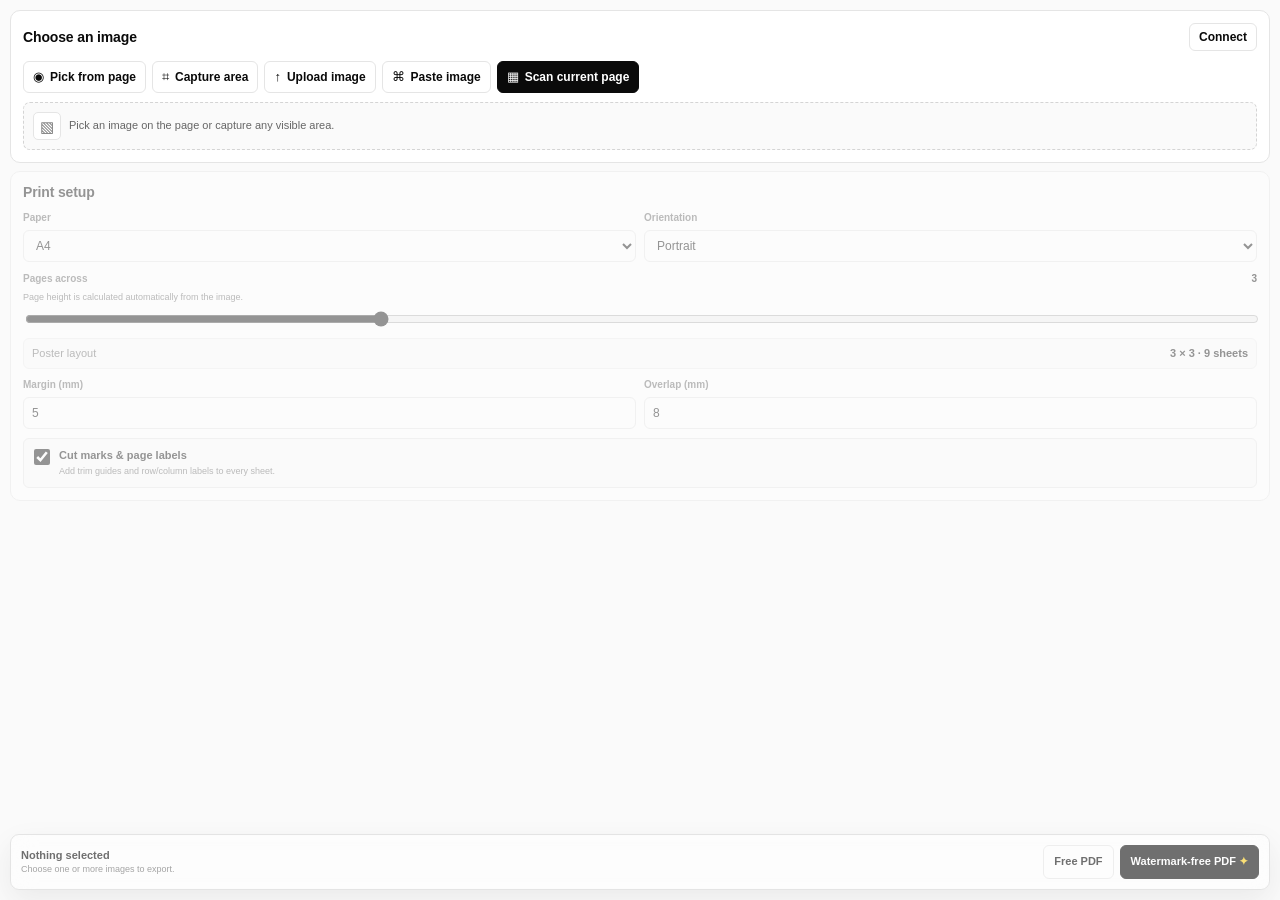
==== commit 2b67f774: "Finalize Chrome Web Store assets" ====
--- a/sidepanel.html
+++ b/sidepanel.html
@@ -30,7 +30,7 @@
         <div class="action-grid">
           <button
             id="pickImageButton"
-            class="source-button primary"
+            class="source-button"
             type="button"
           >
             <span>◉</span>Pick from page
@@ -46,7 +46,7 @@
           </button>
           <button
             id="scanButton"
-            class="source-button scan-source-button"
+            class="source-button scan-source-button primary"
             type="button"
           >
             <span>▦</span>Scan current page
